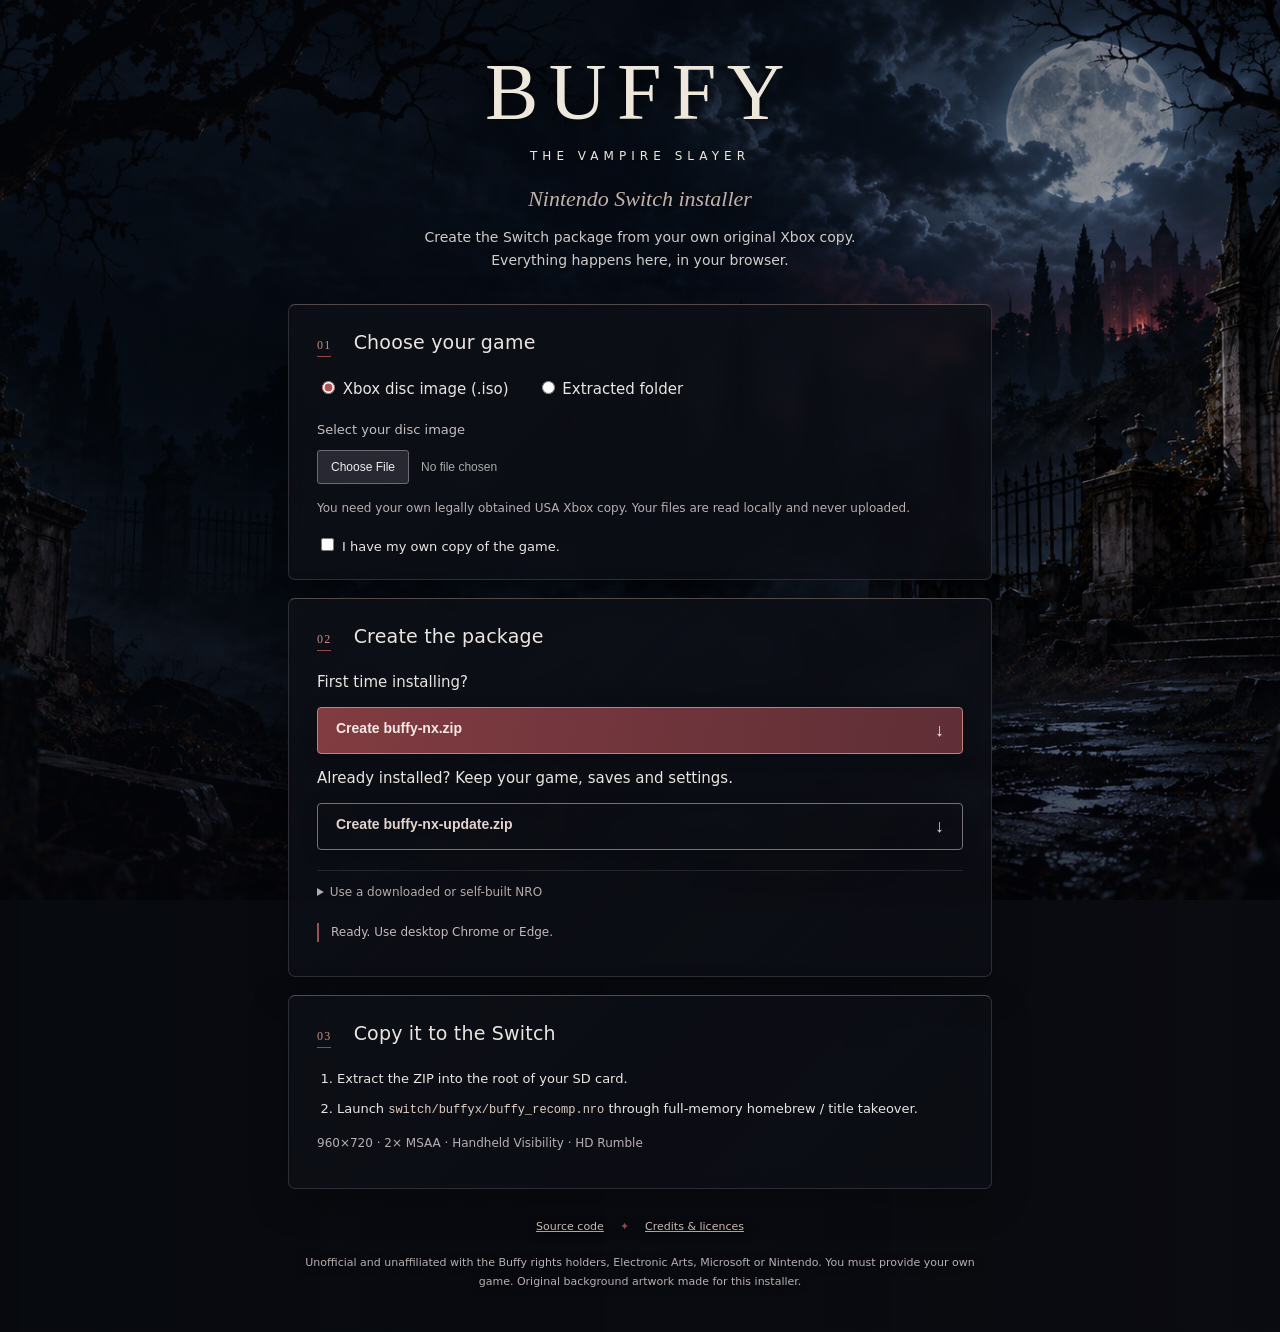
==== installer/index.html @ 7277e102 "Initial release Co-Authored-By: Claude Opus 5.5 (1M context) <noreply@anthropic.com>" ====
<!doctype html>
<html lang="en"><head><meta charset="utf-8"><meta name="viewport" content="width=device-width,initial-scale=1">
<meta http-equiv="Content-Security-Policy" content="default-src 'self'; connect-src 'self' https://api.github.com https://github.com https://objects.githubusercontent.com https://release-assets.githubusercontent.com; script-src 'self'; style-src 'self'; img-src 'self'; base-uri 'none'; form-action 'none'">
<title>Buffy NX Installer</title><link rel="stylesheet" href="style.css"></head>
<body><main><header><h1>BUFFY<span>THE VAMPIRE SLAYER</span></h1><p class="subtitle">Nintendo Switch installer</p><p class="intro">Create the Switch package from your own original Xbox copy.<br>Everything happens here, in your browser.</p></header>
<section><h2><span class="step">01</span> Choose your game</h2><div class="formats"><label><input type="radio" name="format" id="format-iso" checked> Xbox disc image (.iso)</label><label><input type="radio" name="format" id="format-folder"> Extracted folder</label></div>
<div id="iso-choice"><label class="filelabel" for="iso">Select your disc image<input id="iso" type="file" accept=".iso"></label></div>
<div id="folder-choice" hidden><label class="filelabel" for="folder">Select the folder containing Default.xbe<input id="folder" type="file" webkitdirectory multiple></label></div>
<p class="hint">You need your own legally obtained USA Xbox copy. Your files are read locally and never uploaded.</p><label class="check"><input id="ownership" type="checkbox">I have my own copy of the game.</label></section>
<section><h2><span class="step">02</span> Create the package</h2><p>First time installing?</p><button id="create">Create buffy-nx.zip <span>↓</span></button><p>Already installed? Keep your game, saves and settings.</p><button id="update" class="secondary">Create buffy-nx-update.zip <span>↓</span></button>
<details><summary>Use a downloaded or self-built NRO</summary><label class="filelabel" for="nro">Choose your NRO<input id="nro" type="file" accept=".nro"></label></details><p id="status" role="status" aria-live="polite">Ready. Use desktop Chrome or Edge.</p></section>
<section class="copy"><h2><span class="step">03</span> Copy it to the Switch</h2><ol><li>Extract the ZIP into the root of your SD card.</li><li>Launch <code>switch/buffyx/buffy_recomp.nro</code> through full-memory homebrew / title takeover.</li></ol><p class="hint">960×720 · 2× MSAA · Handheld Visibility · HD Rumble</p></section>
<footer><a href="https://github.com/FOTLabs/buffy-nx">Source code</a><span>✦</span><a href="LICENSES.txt">Credits &amp; licences</a><p>Unofficial and unaffiliated with the Buffy rights holders, Electronic Arts, Microsoft or Nintendo. You must provide your own game. Original background artwork made for this installer.</p></footer></main><script type="module" src="app.mjs"></script></body></html>
---- installer/style.css ----
*{box-sizing:border-box}html{min-height:100%;background:#0b0c11}body{margin:0;color:#e9e5e1;font:15px/1.65 system-ui,sans-serif;background:linear-gradient(90deg,rgba(5,8,14,.55),rgba(5,8,14,.18)),url('assets/cemetery.png') center center/cover fixed no-repeat}body:before{content:"";position:fixed;inset:0;background:linear-gradient(0deg,rgba(4,5,10,.7),transparent 45%,rgba(4,5,10,.25));pointer-events:none;z-index:0}main{position:relative;max-width:760px;margin:auto;padding:48px 28px 30px}header{text-align:center;margin-bottom:32px;text-shadow:0 3px 24px #000}.eyebrow{font-size:10px;letter-spacing:.4em;color:#c7b8ad;margin:0 0 14px}h1{font-family:Georgia,'Times New Roman',serif;font-size:80px;letter-spacing:.13em;line-height:1.1;margin:0;color:#eee7dc;font-weight:500}h1 span{display:block;font:12px/2 system-ui,sans-serif;letter-spacing:.42em;margin:8px 0 0}.subtitle{color:#c4b1a9;font:italic 22px Georgia,serif;margin:18px 0 14px}.intro{font-size:14px;color:#d1ccca;margin:0}section{background:linear-gradient(135deg,rgba(13,15,22,.9),rgba(12,14,21,.78));border:1px solid #66606a66;border-top-color:#b9a89d66;border-radius:7px;margin:18px 0;padding:22px 28px;box-shadow:0 12px 38px #0004;backdrop-filter:blur(8px)}h2{font-size:19px;font-weight:500;margin:0 0 18px;letter-spacing:.01em}.step{font:12px Georgia,serif;letter-spacing:.1em;color:#c88d83;margin-right:16px;border-bottom:1px solid #8f4846;padding-bottom:4px}.formats{display:flex;gap:28px;flex-wrap:wrap;margin-bottom:18px}input[type=radio],input[type=checkbox]{accent-color:#ae5556}.filelabel{display:block;font-size:13px;color:#c5bfc2}input[type=file]{display:block;width:100%;margin:9px 0 15px;color:#aaa;font-size:12px}input::file-selector-button{border:1px solid #6e6972;background:#272831;color:#eee;padding:9px 13px;border-radius:3px;margin-right:12px;cursor:pointer}.hint,footer{font-size:12px;color:#b8afb3}.check{font-size:13px;display:block;margin-top:16px}.check input{margin-right:8px}section p{margin:12px 0}button{width:100%;text-align:left;border:1px solid #c28278;background:linear-gradient(100deg,#813c41,#5f2e36);color:#f5e9e5;padding:12px 18px;font-size:14px;font-weight:600;border-radius:4px;cursor:pointer;box-shadow:0 3px 16px #0003}button span{float:right;font-size:18px;font-weight:400}button:hover{filter:brightness(1.15)}button:disabled{opacity:.5;cursor:wait}.secondary{background:transparent;border-color:#777079;color:#e3d4cc}details{margin-top:20px;border-top:1px solid #ffffff18;padding-top:12px;font-size:12px;color:#b4abad}summary{cursor:pointer}details label{padding-top:12px}#status{border-left:2px solid #995253;padding-left:12px;font-size:12px;color:#c6b9ba;margin-top:20px}.copy ol{padding-left:20px;font-size:13px}.copy li{margin:9px 0}code{color:#e0cec4;font-size:12px;overflow-wrap:anywhere}footer{text-align:center;margin:28px 10px 0;font-size:11px;line-height:1.8;text-shadow:0 2px 8px #000}footer a{color:#d0bdb6}footer span{margin:0 16px;color:#8e4c50}footer p{margin-top:16px}a,input,button,summary{outline-offset:4px}a:focus-visible,input:focus-visible,button:focus-visible,summary:focus-visible{outline:2px solid #e1b9ac}[hidden]{display:none!important}@media(max-width:600px){main{padding:30px 16px 20px}h1{font-size:60px}h1 span{font-size:9px}section{padding:20px}.formats{gap:12px;font-size:13px}body{background-position:62% center}.subtitle{font-size:20px}}
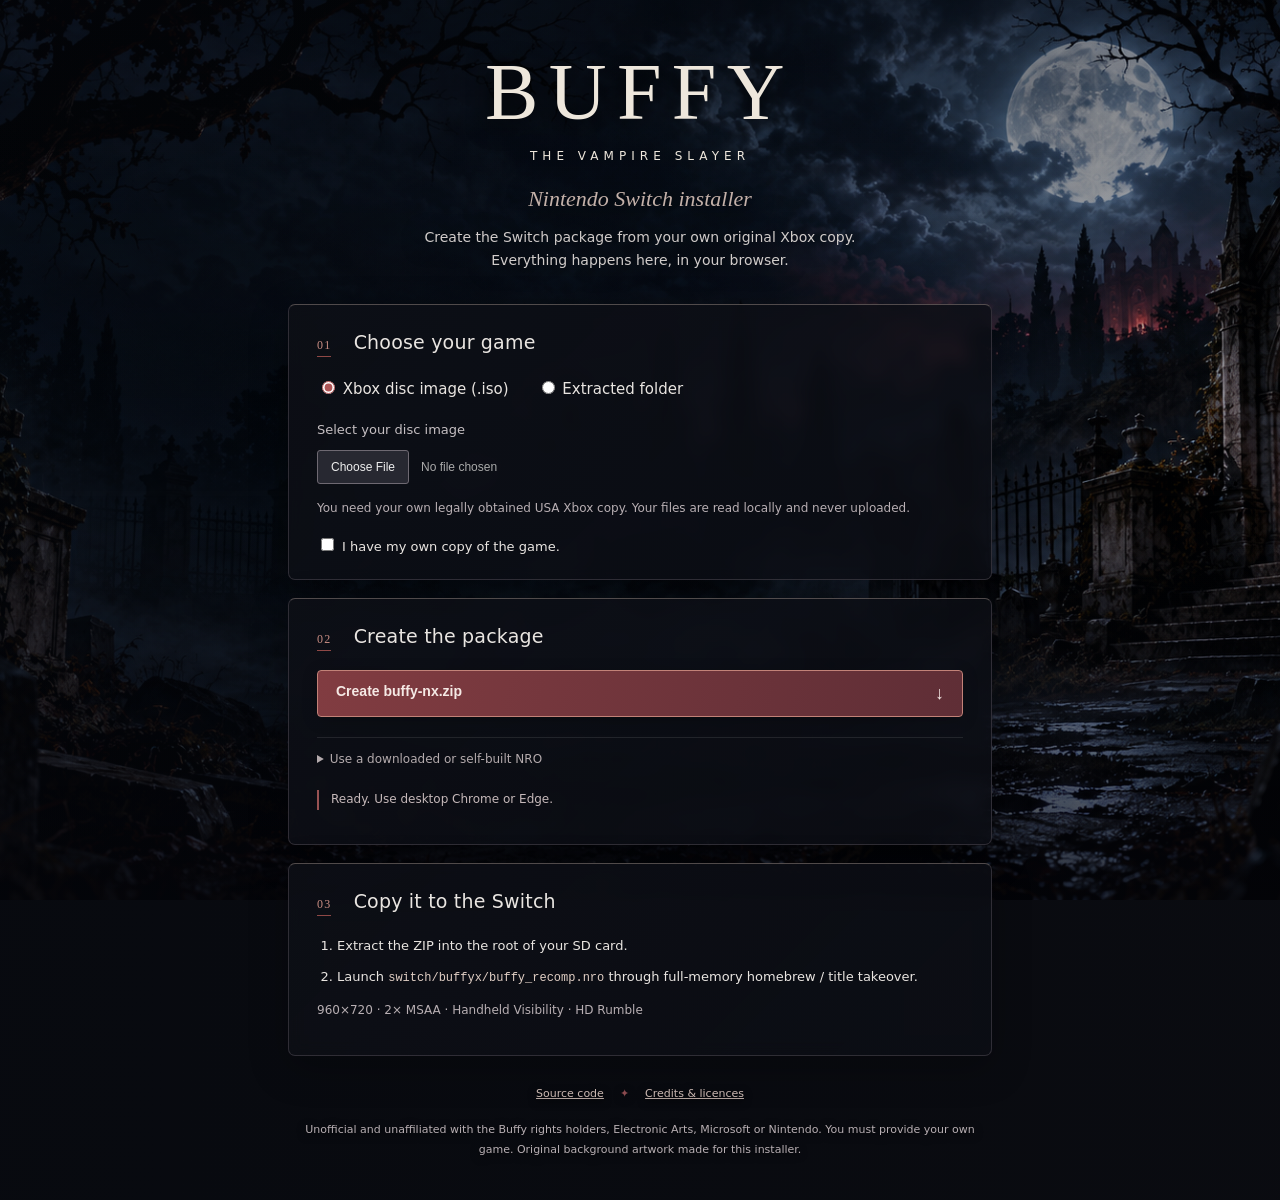
==== commit db6559bf: "Remove update package option from installer Co-Authored-By: Claude Opus 5.5 (1M context) <noreply@an" ====
--- a/installer/index.html
+++ b/installer/index.html
@@ -7,7 +7,7 @@
 <div id="iso-choice"><label class="filelabel" for="iso">Select your disc image<input id="iso" type="file" accept=".iso"></label></div>
 <div id="folder-choice" hidden><label class="filelabel" for="folder">Select the folder containing Default.xbe<input id="folder" type="file" webkitdirectory multiple></label></div>
 <p class="hint">You need your own legally obtained USA Xbox copy. Your files are read locally and never uploaded.</p><label class="check"><input id="ownership" type="checkbox">I have my own copy of the game.</label></section>
-<section><h2><span class="step">02</span> Create the package</h2><p>First time installing?</p><button id="create">Create buffy-nx.zip <span>↓</span></button><p>Already installed? Keep your game, saves and settings.</p><button id="update" class="secondary">Create buffy-nx-update.zip <span>↓</span></button>
+<section><h2><span class="step">02</span> Create the package</h2><button id="create">Create buffy-nx.zip <span>↓</span></button>
 <details><summary>Use a downloaded or self-built NRO</summary><label class="filelabel" for="nro">Choose your NRO<input id="nro" type="file" accept=".nro"></label></details><p id="status" role="status" aria-live="polite">Ready. Use desktop Chrome or Edge.</p></section>
 <section class="copy"><h2><span class="step">03</span> Copy it to the Switch</h2><ol><li>Extract the ZIP into the root of your SD card.</li><li>Launch <code>switch/buffyx/buffy_recomp.nro</code> through full-memory homebrew / title takeover.</li></ol><p class="hint">960×720 · 2× MSAA · Handheld Visibility · HD Rumble</p></section>
 <footer><a href="https://github.com/FOTLabs/buffy-nx">Source code</a><span>✦</span><a href="LICENSES.txt">Credits &amp; licences</a><p>Unofficial and unaffiliated with the Buffy rights holders, Electronic Arts, Microsoft or Nintendo. You must provide your own game. Original background artwork made for this installer.</p></footer></main><script type="module" src="app.mjs"></script></body></html>
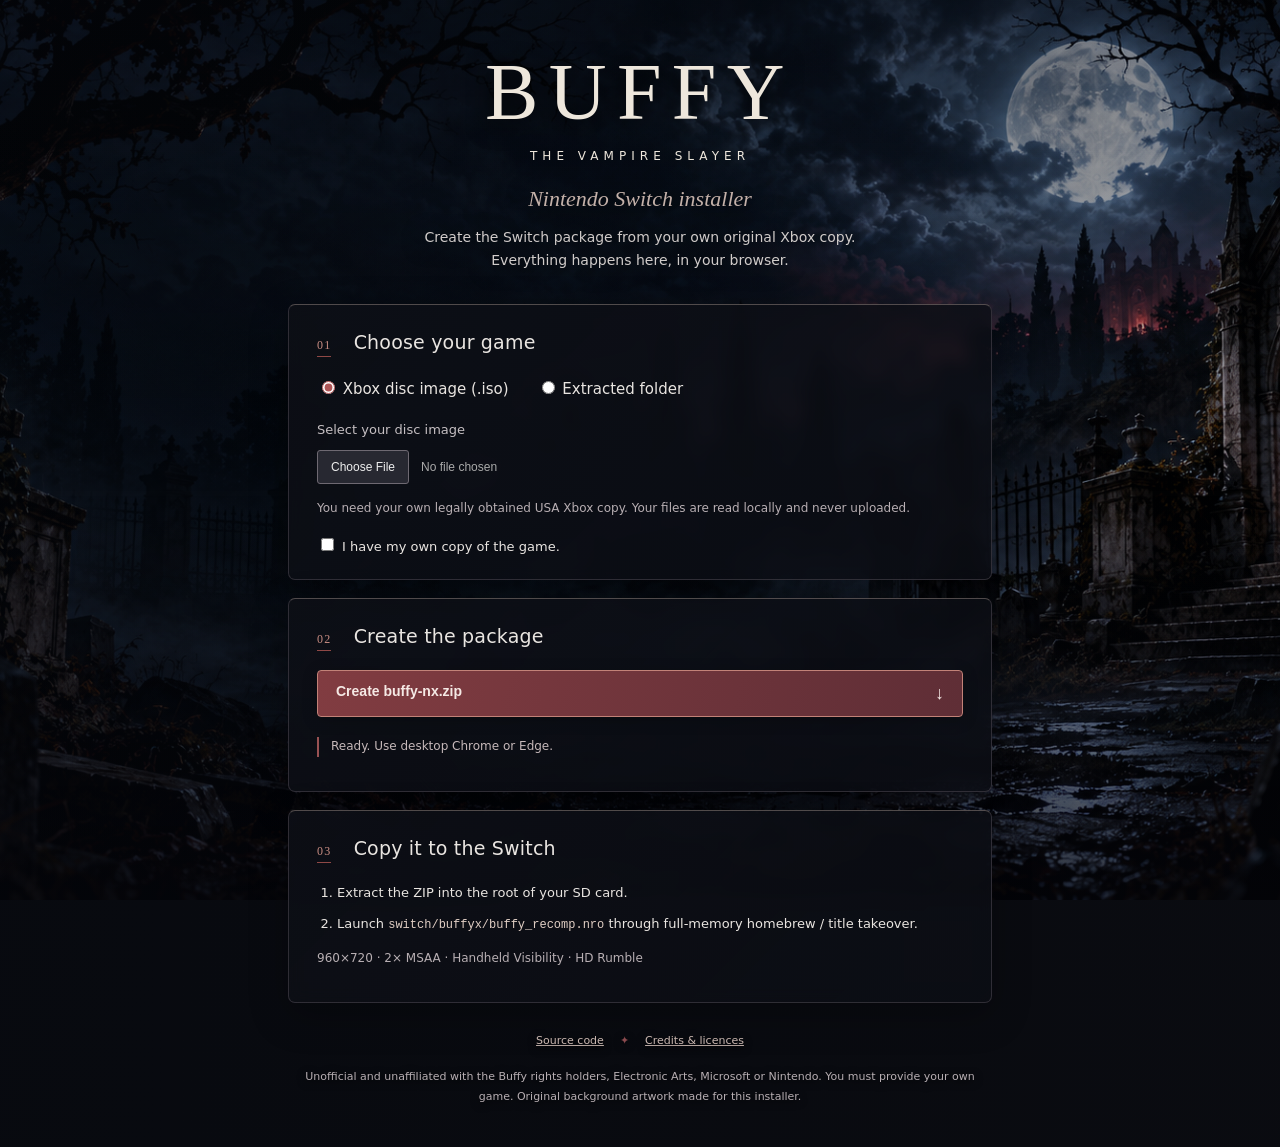
==== commit d8c6191b: "Remove local NRO option from installer Co-Authored-By: Claude Opus 5.5 (1M context) <noreply@anthrop" ====
--- a/installer/index.html
+++ b/installer/index.html
@@ -8,6 +8,6 @@
 <div id="folder-choice" hidden><label class="filelabel" for="folder">Select the folder containing Default.xbe<input id="folder" type="file" webkitdirectory multiple></label></div>
 <p class="hint">You need your own legally obtained USA Xbox copy. Your files are read locally and never uploaded.</p><label class="check"><input id="ownership" type="checkbox">I have my own copy of the game.</label></section>
 <section><h2><span class="step">02</span> Create the package</h2><button id="create">Create buffy-nx.zip <span>↓</span></button>
-<details><summary>Use a downloaded or self-built NRO</summary><label class="filelabel" for="nro">Choose your NRO<input id="nro" type="file" accept=".nro"></label></details><p id="status" role="status" aria-live="polite">Ready. Use desktop Chrome or Edge.</p></section>
+<p id="status" role="status" aria-live="polite">Ready. Use desktop Chrome or Edge.</p></section>
 <section class="copy"><h2><span class="step">03</span> Copy it to the Switch</h2><ol><li>Extract the ZIP into the root of your SD card.</li><li>Launch <code>switch/buffyx/buffy_recomp.nro</code> through full-memory homebrew / title takeover.</li></ol><p class="hint">960×720 · 2× MSAA · Handheld Visibility · HD Rumble</p></section>
 <footer><a href="https://github.com/FOTLabs/buffy-nx">Source code</a><span>✦</span><a href="LICENSES.txt">Credits &amp; licences</a><p>Unofficial and unaffiliated with the Buffy rights holders, Electronic Arts, Microsoft or Nintendo. You must provide your own game. Original background artwork made for this installer.</p></footer></main><script type="module" src="app.mjs"></script></body></html>
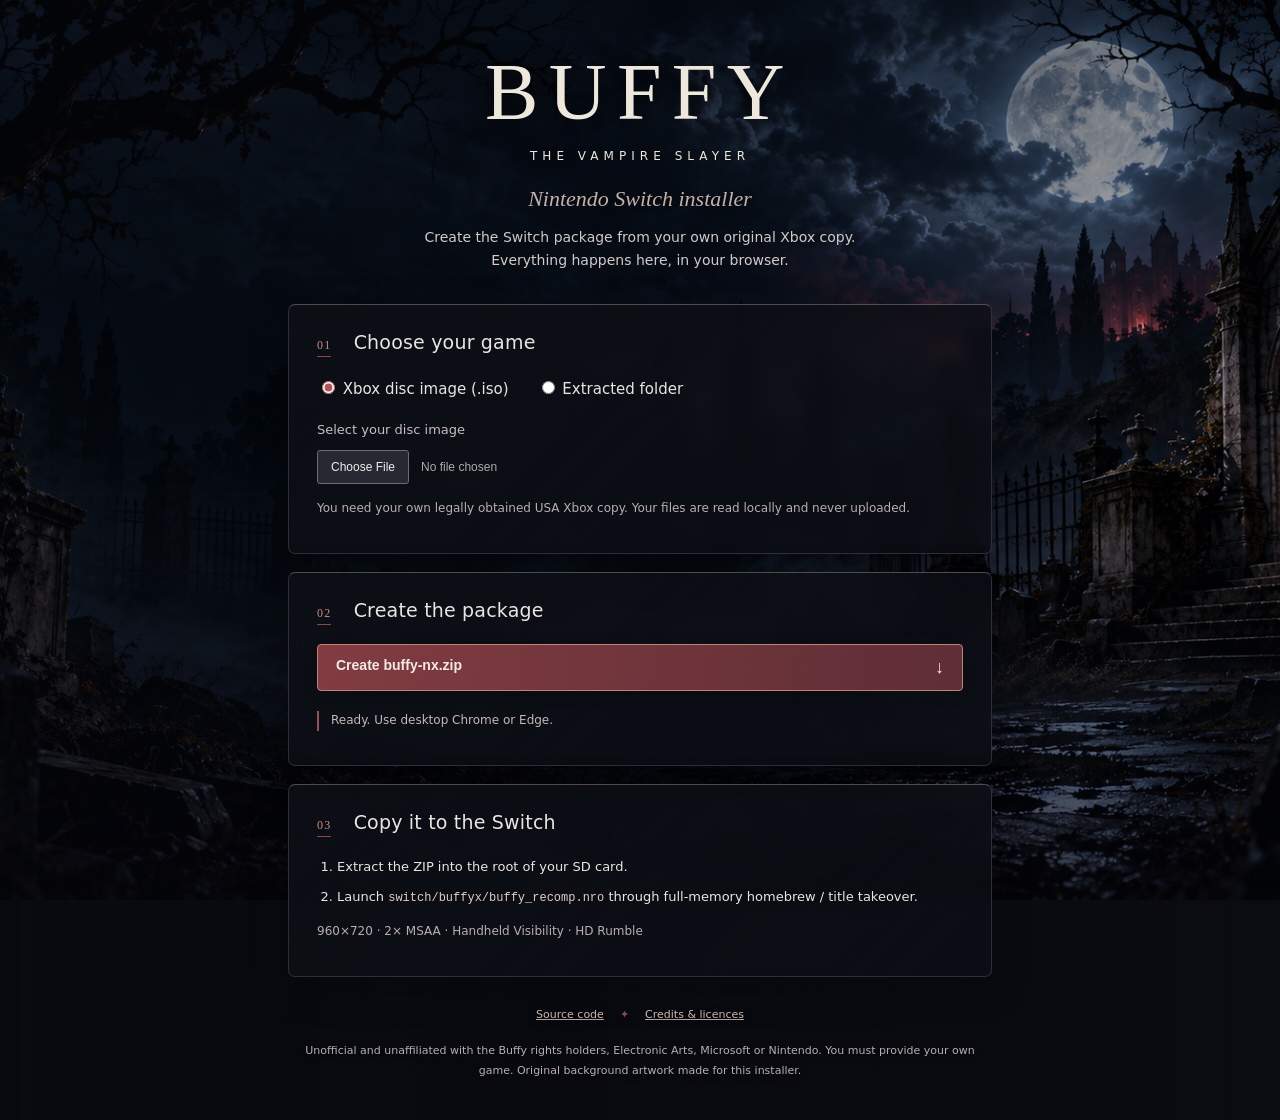
==== commit a2dffe4d: "Remove ownership checkbox from installer Co-Authored-By: Claude Opus 5.5 (1M context) <noreply@anthr" ====
--- a/installer/index.html
+++ b/installer/index.html
@@ -6,7 +6,7 @@
 <section><h2><span class="step">01</span> Choose your game</h2><div class="formats"><label><input type="radio" name="format" id="format-iso" checked> Xbox disc image (.iso)</label><label><input type="radio" name="format" id="format-folder"> Extracted folder</label></div>
 <div id="iso-choice"><label class="filelabel" for="iso">Select your disc image<input id="iso" type="file" accept=".iso"></label></div>
 <div id="folder-choice" hidden><label class="filelabel" for="folder">Select the folder containing Default.xbe<input id="folder" type="file" webkitdirectory multiple></label></div>
-<p class="hint">You need your own legally obtained USA Xbox copy. Your files are read locally and never uploaded.</p><label class="check"><input id="ownership" type="checkbox">I have my own copy of the game.</label></section>
+<p class="hint">You need your own legally obtained USA Xbox copy. Your files are read locally and never uploaded.</p></section>
 <section><h2><span class="step">02</span> Create the package</h2><button id="create">Create buffy-nx.zip <span>↓</span></button>
 <p id="status" role="status" aria-live="polite">Ready. Use desktop Chrome or Edge.</p></section>
 <section class="copy"><h2><span class="step">03</span> Copy it to the Switch</h2><ol><li>Extract the ZIP into the root of your SD card.</li><li>Launch <code>switch/buffyx/buffy_recomp.nro</code> through full-memory homebrew / title takeover.</li></ol><p class="hint">960×720 · 2× MSAA · Handheld Visibility · HD Rumble</p></section>
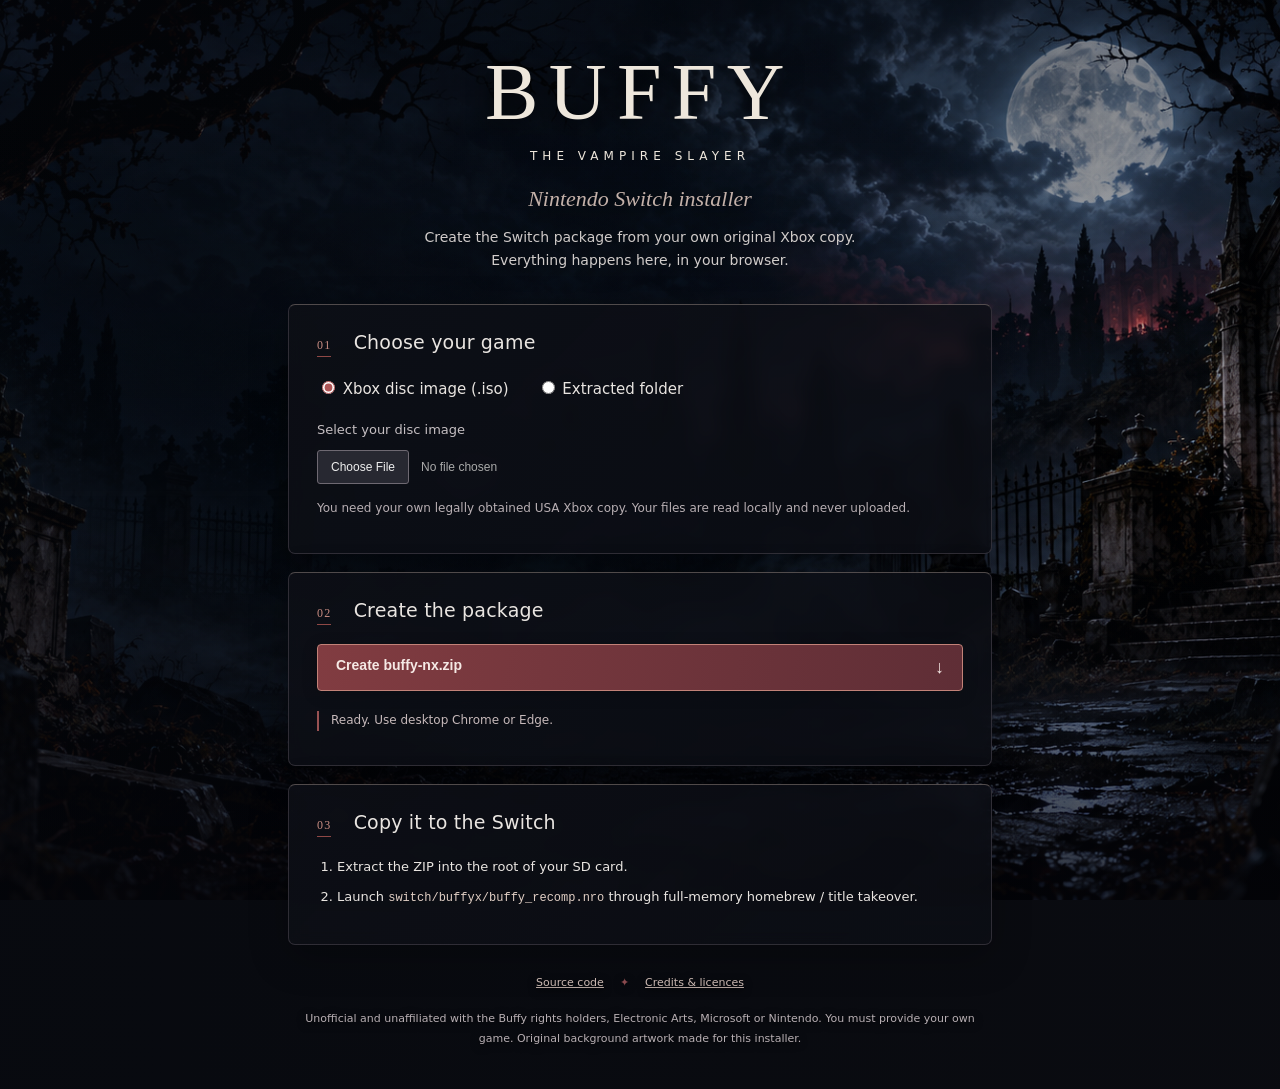
==== commit ea0770f1: "Remove feature line from installer Co-Authored-By: Claude Opus 5.5 (1M context) <noreply@anthropic.c" ====
--- a/installer/index.html
+++ b/installer/index.html
@@ -9,5 +9,5 @@
 <p class="hint">You need your own legally obtained USA Xbox copy. Your files are read locally and never uploaded.</p></section>
 <section><h2><span class="step">02</span> Create the package</h2><button id="create">Create buffy-nx.zip <span>↓</span></button>
 <p id="status" role="status" aria-live="polite">Ready. Use desktop Chrome or Edge.</p></section>
-<section class="copy"><h2><span class="step">03</span> Copy it to the Switch</h2><ol><li>Extract the ZIP into the root of your SD card.</li><li>Launch <code>switch/buffyx/buffy_recomp.nro</code> through full-memory homebrew / title takeover.</li></ol><p class="hint">960×720 · 2× MSAA · Handheld Visibility · HD Rumble</p></section>
+<section class="copy"><h2><span class="step">03</span> Copy it to the Switch</h2><ol><li>Extract the ZIP into the root of your SD card.</li><li>Launch <code>switch/buffyx/buffy_recomp.nro</code> through full-memory homebrew / title takeover.</li></ol></section>
 <footer><a href="https://github.com/FOTLabs/buffy-nx">Source code</a><span>✦</span><a href="LICENSES.txt">Credits &amp; licences</a><p>Unofficial and unaffiliated with the Buffy rights holders, Electronic Arts, Microsoft or Nintendo. You must provide your own game. Original background artwork made for this installer.</p></footer></main><script type="module" src="app.mjs"></script></body></html>
